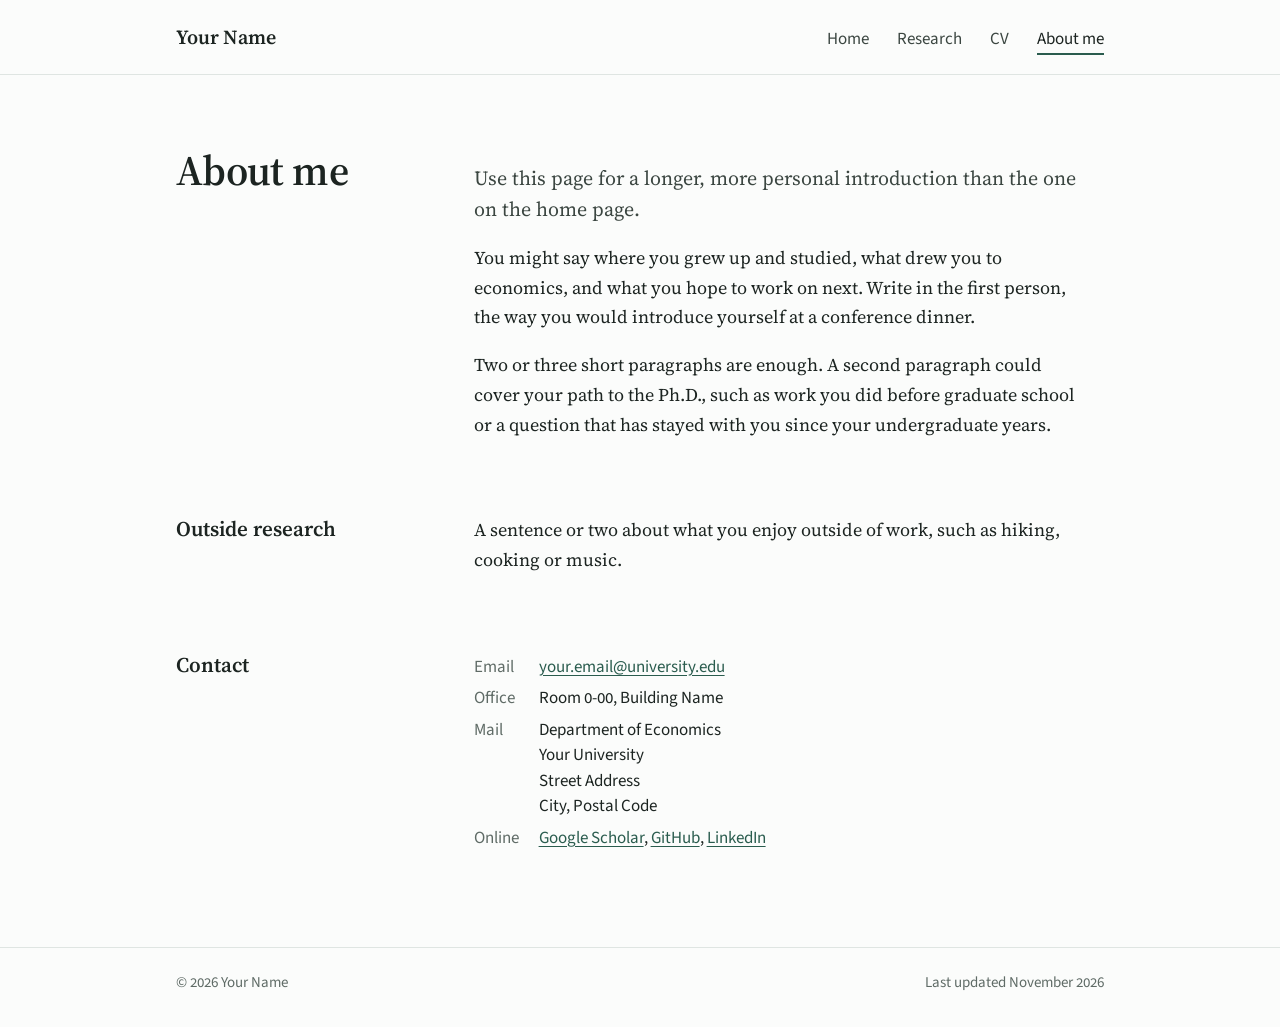
==== about.html @ da5c61ce "Add files via upload" ====
<!doctype html>
<html lang="en">
<head>
  <meta charset="utf-8">
  <meta name="viewport" content="width=device-width, initial-scale=1">
  <title>About me | Your Name</title>
  <meta name="description" content="About Your Name: background, interests and contact details.">
  <link rel="preconnect" href="https://fonts.googleapis.com">
  <link rel="preconnect" href="https://fonts.gstatic.com" crossorigin>
  <link rel="stylesheet" href="https://fonts.googleapis.com/css2?family=Source+Sans+3:wght@400..600&family=Source+Serif+4:ital,opsz,wght@0,8..60,400..700;1,8..60,400..700&display=swap">
  <link rel="stylesheet" href="style.css">
</head>
<body>
  <a class="skip-link" href="#main">Skip to content</a>

  <header class="site-header">
    <div class="wrap">
      <a class="site-name" href="index.html">Your Name</a>
      <nav aria-label="Main">
        <ul class="nav-list">
          <li><a href="index.html">Home</a></li>
          <li><a href="research.html">Research</a></li>
          <li><a href="cv.html">CV</a></li>
          <li><a href="about.html" aria-current="page">About me</a></li>
        </ul>
      </nav>
    </div>
  </header>

  <main id="main" class="wrap">

    <div class="row page-head">
      <h1 class="row-label page-title">About me</h1>
      <div class="row-body prose">
        <p class="lead">Use this page for a longer, more personal introduction than the one on the home page.</p>
        <p>You might say where you grew up and studied, what drew you to economics, and what you hope to work on next. Write in the first person, the way you would introduce yourself at a conference dinner.</p>
        <p>Two or three short paragraphs are enough. A second paragraph could cover your path to the Ph.D., such as work you did before graduate school or a question that has stayed with you since your undergraduate years.</p>
      </div>
    </div>

    <!-- Optional. Delete this whole <section> if you prefer not to include it. -->
    <section class="row" aria-labelledby="outside">
      <h2 id="outside" class="row-label">Outside research</h2>
      <div class="row-body prose">
        <p>A sentence or two about what you enjoy outside of work, such as hiking, cooking or music.</p>
      </div>
    </section>

    <section class="row" aria-labelledby="contact">
      <h2 id="contact" class="row-label">Contact</h2>
      <div class="row-body">
        <dl class="facts">
          <div>
            <dt>Email</dt>
            <dd><a href="mailto:your.email@university.edu">your.email@university.edu</a></dd>
          </div>
          <div>
            <dt>Office</dt>
            <dd>Room 0-00, Building Name</dd>
          </div>
          <div>
            <dt>Mail</dt>
            <dd>Department of Economics<br>Your University<br>Street Address<br>City, Postal Code</dd>
          </div>
          <div>
            <dt>Online</dt>
            <dd><a href="https://scholar.google.com/">Google Scholar</a>, <a href="https://github.com/">GitHub</a>, <a href="https://www.linkedin.com/">LinkedIn</a></dd>
          </div>
        </dl>
      </div>
    </section>

  </main>

  <footer class="site-footer">
    <div class="wrap">
      <p>© 2026 Your Name</p>
      <p>Last updated November 2026</p>
    </div>
  </footer>
</body>
</html>
---- style.css ----
/* ==========================================================================
   style.css: shared styles for every page of the site

   To change the look, edit the tokens in :root below. Colors come first,
   then fonts and sizes. Every other rule reads from these tokens, so one
   change here updates the whole site. The two dark blocks underneath set
   the colors used when a visitor's device is in dark mode.

   Layout: one two-column grid on every page. The narrow left column holds
   the portrait, the page title and the section names; the wide right
   column holds the text. On phones it becomes a single column.
   ========================================================================== */

:root {
  /* Colors */
  --paper: #fbfcfb;          /* page background */
  --ink: #1c2421;            /* main text */
  --ink-soft: #3b4641;       /* secondary text */
  --muted: #5f6b66;          /* dates, coauthors, small print */
  --rule: #dfe5e2;           /* thin dividing lines */
  --accent: #2a5c4e;         /* links and buttons (deep green) */
  --accent-hover: #1b4136;   /* links and buttons on hover */
  --panel: #edf3f0;          /* background of the job market paper box */
  --on-accent: #ffffff;      /* text on a button */

  /* Fonts */
  --serif: "Source Serif 4", "Iowan Old Style", Georgia, "Times New Roman", serif;
  --sans: "Source Sans 3", "Segoe UI", "Helvetica Neue", Arial, sans-serif;

  /* Sizes */
  --site-width: 58rem;                        /* widest the content gets */
  --label-col: clamp(11rem, 24vw, 15rem);     /* left column */
  --col-gap: clamp(1.5rem, 4.5vw, 3.75rem);   /* space between the columns */
  --measure: 38rem;                           /* longest line of text */
  --gutter: clamp(1rem, 4vw, 2.5rem);         /* space at the screen edges */

  color-scheme: light;
}

@media (prefers-color-scheme: dark) {
  :root:not([data-theme="light"]) {
    --paper: #121816;
    --ink: #e3e9e6;
    --ink-soft: #c4cdc9;
    --muted: #97a39e;
    --rule: #29332f;
    --accent: #8ec4ad;
    --accent-hover: #b5dccb;
    --panel: #1a2421;
    --on-accent: #0f1513;
    color-scheme: dark;
  }
}

:root[data-theme="dark"] {
  --paper: #121816;
  --ink: #e3e9e6;
  --ink-soft: #c4cdc9;
  --muted: #97a39e;
  --rule: #29332f;
  --accent: #8ec4ad;
  --accent-hover: #b5dccb;
  --panel: #1a2421;
  --on-accent: #0f1513;
  color-scheme: dark;
}

/* ---------- Base ---------- */

*,
*::before,
*::after {
  box-sizing: border-box;
}

html {
  -webkit-text-size-adjust: 100%;
  text-size-adjust: 100%;
}

body {
  margin: 0;
  min-height: 100vh;
  display: flex;
  flex-direction: column;
  background: var(--paper);
  color: var(--ink);
  font-family: var(--serif);
  font-size: 1.125rem;
  line-height: 1.65;
  font-variant-numeric: oldstyle-nums;
  -webkit-font-smoothing: antialiased;
  -moz-osx-font-smoothing: grayscale;
}

img {
  display: block;
  max-width: 100%;
  height: auto;
}

h1,
h2,
h3 {
  margin: 0;
  font-weight: 600;
  line-height: 1.2;
  text-wrap: balance;
}

p,
ul,
dl {
  margin: 0;
}

p {
  text-wrap: pretty;
}

a {
  color: var(--accent);
  text-decoration-thickness: 1px;
  text-underline-offset: 0.18em;
}

a:hover {
  color: var(--accent-hover);
  text-decoration-thickness: 2px;
}

:focus-visible {
  outline: 2px solid var(--accent);
  outline-offset: 3px;
  border-radius: 2px;
}

.skip-link {
  position: absolute;
  top: 0.75rem;
  left: max(1rem, env(safe-area-inset-left, 0px));
  z-index: 10;
  padding: 0.5rem 0.875rem;
  border-radius: 4px;
  background: var(--ink);
  color: var(--paper);
  font-family: var(--sans);
  font-size: 1rem;
  text-decoration: none;
  transform: translateY(-250%);
}

.skip-link:focus,
.skip-link:hover {
  color: var(--paper);
  transform: none;
}

/* ---------- Page frame: header, main, footer ---------- */

.wrap {
  width: 100%;
  max-width: calc(var(--site-width) + 2 * var(--gutter));
  margin-inline: auto;
  padding-left: max(var(--gutter), env(safe-area-inset-left, 0px));
  padding-right: max(var(--gutter), env(safe-area-inset-right, 0px));
}

.site-header {
  border-bottom: 1px solid var(--rule);
}

.site-header .wrap {
  display: flex;
  flex-wrap: wrap;
  align-items: baseline;
  justify-content: space-between;
  gap: 0.5rem 2rem;
  padding-block: 1.5rem 1.25rem;
}

.site-name {
  font-size: 1.25rem;
  font-weight: 600;
  line-height: 1.3;
  color: var(--ink);
  text-decoration: none;
}

.site-name:hover {
  color: var(--accent);
}

.nav-list {
  display: flex;
  flex-wrap: wrap;
  gap: 0.25rem 1.75rem;
  padding: 0;
  list-style: none;
  font-family: var(--sans);
  font-size: 1.0625rem;
  line-height: 1.3;
}

.nav-list a {
  display: inline-block;
  padding-block: 0.25rem;
  color: var(--ink-soft);
  text-decoration: none;
}

.nav-list a:hover {
  color: var(--ink);
}

.nav-list a[aria-current="page"] {
  color: var(--ink);
  text-decoration-line: underline;
  text-decoration-color: var(--accent);
  text-decoration-thickness: 2px;
  text-underline-offset: 0.5em;
}

main {
  flex: 1 0 auto;
  padding-block: clamp(2.5rem, 7vw, 4.5rem) clamp(3.5rem, 9vw, 6rem);
}

.site-footer {
  border-top: 1px solid var(--rule);
}

.site-footer .wrap {
  display: flex;
  flex-wrap: wrap;
  justify-content: space-between;
  gap: 0.25rem 2rem;
  padding-block: 1.5rem 2rem;
  font-family: var(--sans);
  font-size: 0.9375rem;
  line-height: 1.5;
  color: var(--muted);
}

/* ---------- Two-column rows (used on every page) ---------- */

.row {
  display: grid;
  grid-template-columns: var(--label-col) minmax(0, 1fr);
  column-gap: var(--col-gap);
  align-items: baseline;
}

.row + .row {
  margin-top: clamp(3rem, 8vw, 4.75rem);
}

.row-label {
  font-size: 1.3125rem;
  line-height: 1.3;
}

.page-title {
  font-size: clamp(2.125rem, 1.6rem + 1.6vw, 2.625rem);
  line-height: 1.1;
  letter-spacing: -0.015em;
}

.row-body {
  min-width: 0;
  max-width: var(--measure);
}

.prose > * + * {
  margin-top: 1.125rem;
}

.lead {
  font-size: 1.25rem;
  line-height: 1.55;
  color: var(--ink-soft);
}

/* ---------- Home: introduction ---------- */

.hero {
  align-items: start;
}

.portrait {
  width: 100%;
  aspect-ratio: 4 / 5;
  object-fit: cover;
  object-position: 50% 30%;
  border-radius: 3px;
  background: var(--panel);
}

.hero-name {
  font-size: clamp(2.5rem, 1.5rem + 3.6vw, 3.75rem);
  line-height: 1.04;
  letter-spacing: -0.02em;
}

.hero-text > * + * {
  margin-top: 1.25rem;
}

.hero-text > .hero-role {
  margin-top: 0.75rem;
}

.hero-text > .hero-intro,
.hero-text > .links {
  margin-top: 1.75rem;
}

.hero-role {
  font-family: var(--sans);
  font-size: 1.1875rem;
  line-height: 1.4;
  color: var(--muted);
}

.hero-market {
  font-style: italic;
  color: var(--ink-soft);
}

/* Label and value pairs: fields, email, contact details */
.facts {
  display: grid;
  grid-template-columns: max-content minmax(0, 1fr);
  gap: 0.375rem 1.25rem;
  font-family: var(--sans);
  font-size: 1.0625rem;
  line-height: 1.5;
}

.facts > div {
  display: contents;
}

.facts dt {
  color: var(--muted);
}

.facts dd {
  margin: 0;
  min-width: 0;
  overflow-wrap: anywhere;
}

/* A row of links: CV, papers, profiles */
.links {
  display: flex;
  flex-wrap: wrap;
  gap: 0.5rem 1.5rem;
  padding: 0;
  list-style: none;
  font-family: var(--sans);
  font-size: 1.0625rem;
  font-weight: 600;
  line-height: 1.4;
}

.links a {
  text-decoration: none;
}

.links a:hover {
  text-decoration-line: underline;
  text-decoration-thickness: 1px;
}

.links--small {
  gap: 0.375rem 1.25rem;
  font-size: 1rem;
}

/* ---------- Papers ---------- */

.panel {
  padding: clamp(1.25rem, 3.5vw, 2rem);
  border-radius: 6px;
  background: var(--panel);
}

.paper > * + * {
  margin-top: 0.375rem;
}

.paper > .paper-abstract,
.paper > .abstract,
.paper > .links {
  margin-top: 0.875rem;
}

.paper-title {
  font-size: 1.3125rem;
  line-height: 1.3;
}

.panel .paper-title {
  font-size: 1.5rem;
  line-height: 1.25;
}

.paper-title a {
  color: var(--ink);
  text-decoration-color: color-mix(in srgb, var(--accent) 40%, transparent);
  text-decoration-thickness: 1px;
  text-underline-offset: 0.2em;
}

.paper-title a:hover {
  color: var(--accent);
  text-decoration-color: currentColor;
}

.paper-meta {
  font-family: var(--sans);
  font-size: 1.0625rem;
  line-height: 1.45;
  color: var(--muted);
}

.paper-status {
  font-size: 1.0625rem;
  line-height: 1.5;
  color: var(--ink-soft);
}

.paper-list > .paper + .paper {
  margin-top: 1.75rem;
  padding-top: 1.75rem;
  border-top: 1px solid var(--rule);
}

/* "Abstract" toggle under each working paper */
.abstract > summary {
  display: inline-block;
  cursor: pointer;
  list-style: none;
  font-family: var(--sans);
  font-size: 1rem;
  font-weight: 600;
  line-height: 1.4;
  color: var(--accent);
}

.abstract > summary::-webkit-details-marker {
  display: none;
}

.abstract > summary::before {
  content: "";
  display: inline-block;
  width: 0.42em;
  height: 0.42em;
  margin-right: 0.6em;
  border-right: 2px solid currentColor;
  border-bottom: 2px solid currentColor;
  vertical-align: 0.12em;
  transform: translateY(0) rotate(-45deg);
  transition: transform 160ms ease;
}

.abstract[open] > summary::before {
  transform: translateY(-0.1em) rotate(45deg);
}

.abstract > summary:hover {
  color: var(--accent-hover);
}

.abstract > p {
  margin-top: 0.625rem;
}

.wip-list {
  display: flex;
  flex-direction: column;
  gap: 1.125rem;
  padding: 0;
  list-style: none;
}

.wip-title {
  font-weight: 600;
  line-height: 1.4;
}

/* ---------- Home: references ---------- */

.refs {
  display: flex;
  flex-direction: column;
  gap: 1.375rem;
  padding: 0;
  list-style: none;
}

.ref-name {
  font-weight: 600;
  line-height: 1.4;
}

.ref-role {
  font-weight: 400;
  color: var(--muted);
}

.ref-detail {
  font-family: var(--sans);
  font-size: 1.0625rem;
  line-height: 1.5;
  color: var(--muted);
  overflow-wrap: anywhere;
}

/* ---------- CV ---------- */

.cv-actions {
  display: flex;
  flex-wrap: wrap;
  align-items: center;
  gap: 0.75rem 1.25rem;
}

.prose > .cv-actions {
  margin-top: 1.5rem;
}

.button {
  display: inline-block;
  padding: 0.625rem 1.125rem;
  border-radius: 5px;
  background: var(--accent);
  color: var(--on-accent);
  font-family: var(--sans);
  font-size: 1.0625rem;
  font-weight: 600;
  line-height: 1.3;
  text-decoration: none;
}

.button:hover {
  background: var(--accent-hover);
  color: var(--on-accent);
}

.cv-updated {
  font-family: var(--sans);
  font-size: 1rem;
  color: var(--muted);
}

.subhead {
  margin-bottom: 0.875rem;
  font-family: var(--sans);
  font-size: 1.0625rem;
  font-weight: 600;
  line-height: 1.4;
  color: var(--ink-soft);
}

.cv-list + .subhead {
  margin-top: 2.25rem;
}

.cv-item {
  display: grid;
  grid-template-columns: 8.5rem minmax(0, 1fr);
  column-gap: 1.5rem;
  align-items: baseline;
  padding-block: 0.875rem;
  border-top: 1px solid var(--rule);
}

.cv-item:first-child {
  padding-top: 0;
  border-top: 0;
}

.cv-item:last-child {
  padding-bottom: 0;
}

.cv-item dt {
  font-family: var(--sans);
  font-size: 1rem;
  color: var(--muted);
  font-variant-numeric: lining-nums tabular-nums;
}

.cv-item dd {
  margin: 0;
  min-width: 0;
}

.cv-title {
  font-weight: 600;
}

.cv-note {
  display: block;
  margin-top: 0.125rem;
  font-family: var(--sans);
  font-size: 1rem;
  line-height: 1.5;
  color: var(--muted);
}

/* ---------- Small screens ---------- */

@media (max-width: 44rem) {
  body {
    font-size: 1.0625rem;
  }

  .row {
    grid-template-columns: minmax(0, 1fr);
    row-gap: 1.125rem;
  }

  .row + .row {
    margin-top: 3rem;
  }

  .hero {
    row-gap: 1.75rem;
  }

  .portrait {
    width: min(13rem, 62%);
  }
}

@media (max-width: 34rem) {
  .nav-list {
    gap: 0.25rem 1.25rem;
    font-size: 1rem;
  }

  .cv-item {
    grid-template-columns: minmax(0, 1fr);
    row-gap: 0.125rem;
  }
}

@media (prefers-reduced-motion: reduce) {
  *,
  *::before,
  *::after {
    transition-duration: 0.01ms !important;
  }
}
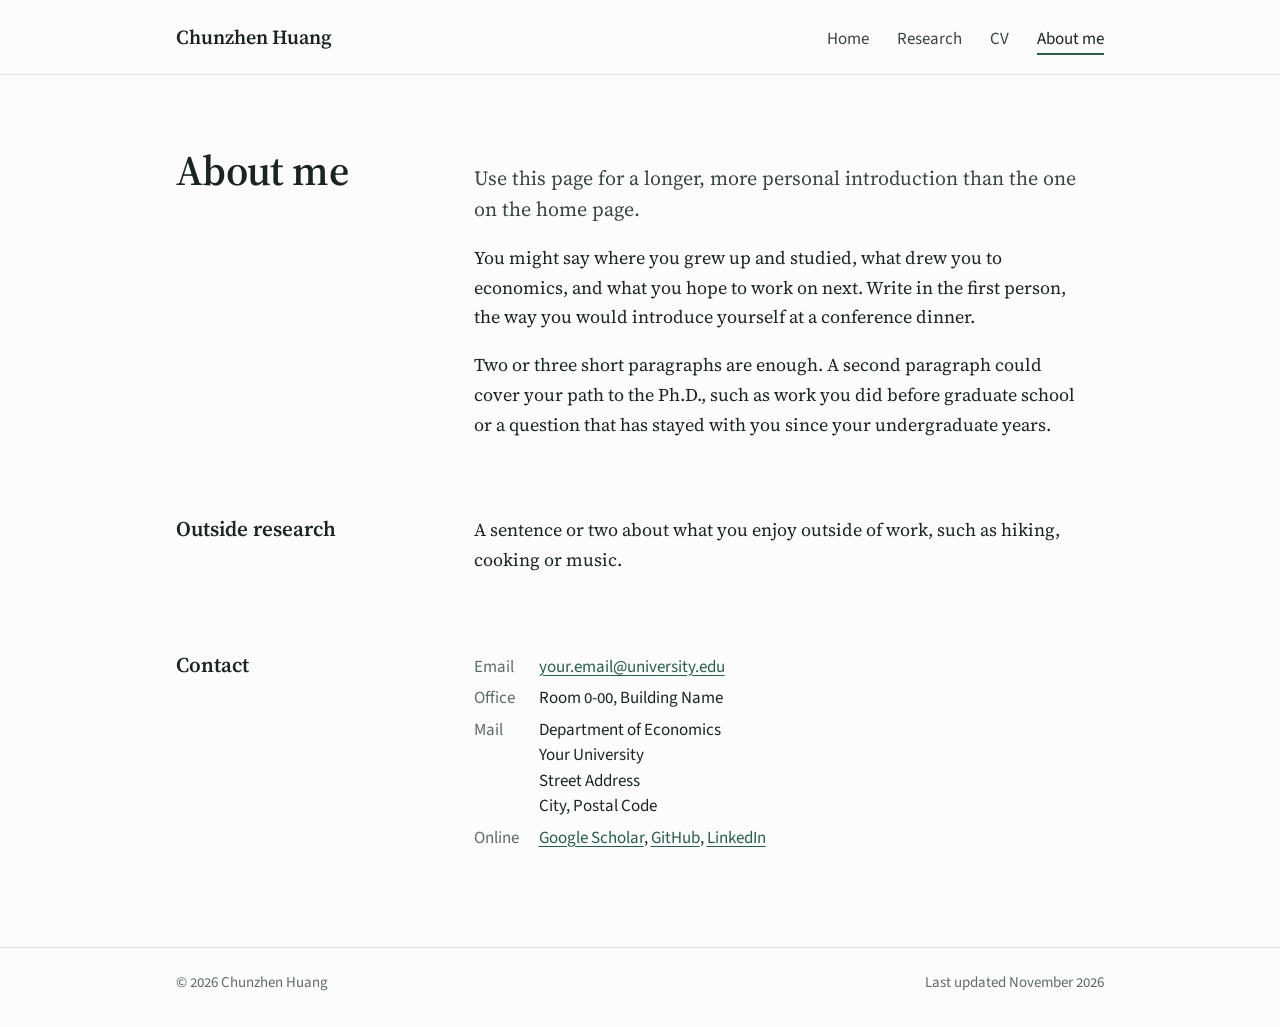
==== commit adf96356: "Update personal information in about.html" ====
--- a/about.html
+++ b/about.html
@@ -3,7 +3,7 @@
 <head>
   <meta charset="utf-8">
   <meta name="viewport" content="width=device-width, initial-scale=1">
-  <title>About me | Your Name</title>
+  <title>About me | Chunzhen Huang</title>
   <meta name="description" content="About Your Name: background, interests and contact details.">
   <link rel="preconnect" href="https://fonts.googleapis.com">
   <link rel="preconnect" href="https://fonts.gstatic.com" crossorigin>
@@ -15,7 +15,7 @@
 
   <header class="site-header">
     <div class="wrap">
-      <a class="site-name" href="index.html">Your Name</a>
+      <a class="site-name" href="index.html">Chunzhen Huang</a>
       <nav aria-label="Main">
         <ul class="nav-list">
           <li><a href="index.html">Home</a></li>
@@ -74,7 +74,7 @@
 
   <footer class="site-footer">
     <div class="wrap">
-      <p>© 2026 Your Name</p>
+      <p>© 2026 Chunzhen Huang</p>
       <p>Last updated November 2026</p>
     </div>
   </footer>
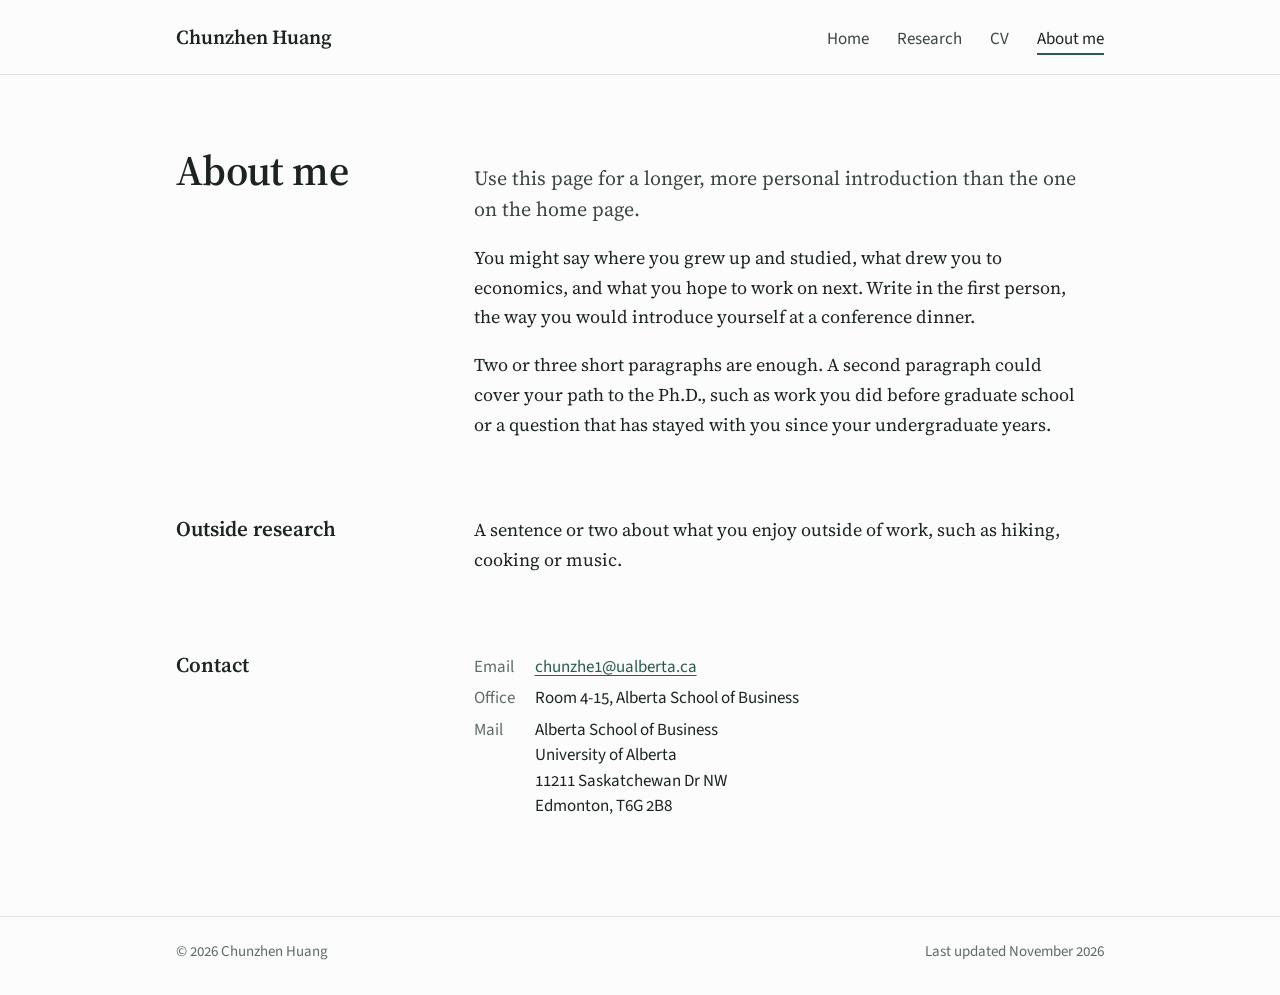
==== commit d858547e: "Update contact information in about.html" ====
--- a/about.html
+++ b/about.html
@@ -52,20 +52,20 @@
         <dl class="facts">
           <div>
             <dt>Email</dt>
-            <dd><a href="mailto:your.email@university.edu">your.email@university.edu</a></dd>
+            <dd><a href="mailto:your.email@university.edu">chunzhe1@ualberta.ca</a></dd>
           </div>
           <div>
             <dt>Office</dt>
-            <dd>Room 0-00, Building Name</dd>
+            <dd>Room 4-15, Alberta School of Business</dd>
           </div>
           <div>
             <dt>Mail</dt>
-            <dd>Department of Economics<br>Your University<br>Street Address<br>City, Postal Code</dd>
+            <dd>Alberta School of Business<br>University of Alberta<br>11211 Saskatchewan Dr NW<br>Edmonton, T6G 2B8</dd>
           </div>
-          <div>
+          <!--<div>
             <dt>Online</dt>
             <dd><a href="https://scholar.google.com/">Google Scholar</a>, <a href="https://github.com/">GitHub</a>, <a href="https://www.linkedin.com/">LinkedIn</a></dd>
-          </div>
+          </div>-->
         </dl>
       </div>
     </section>
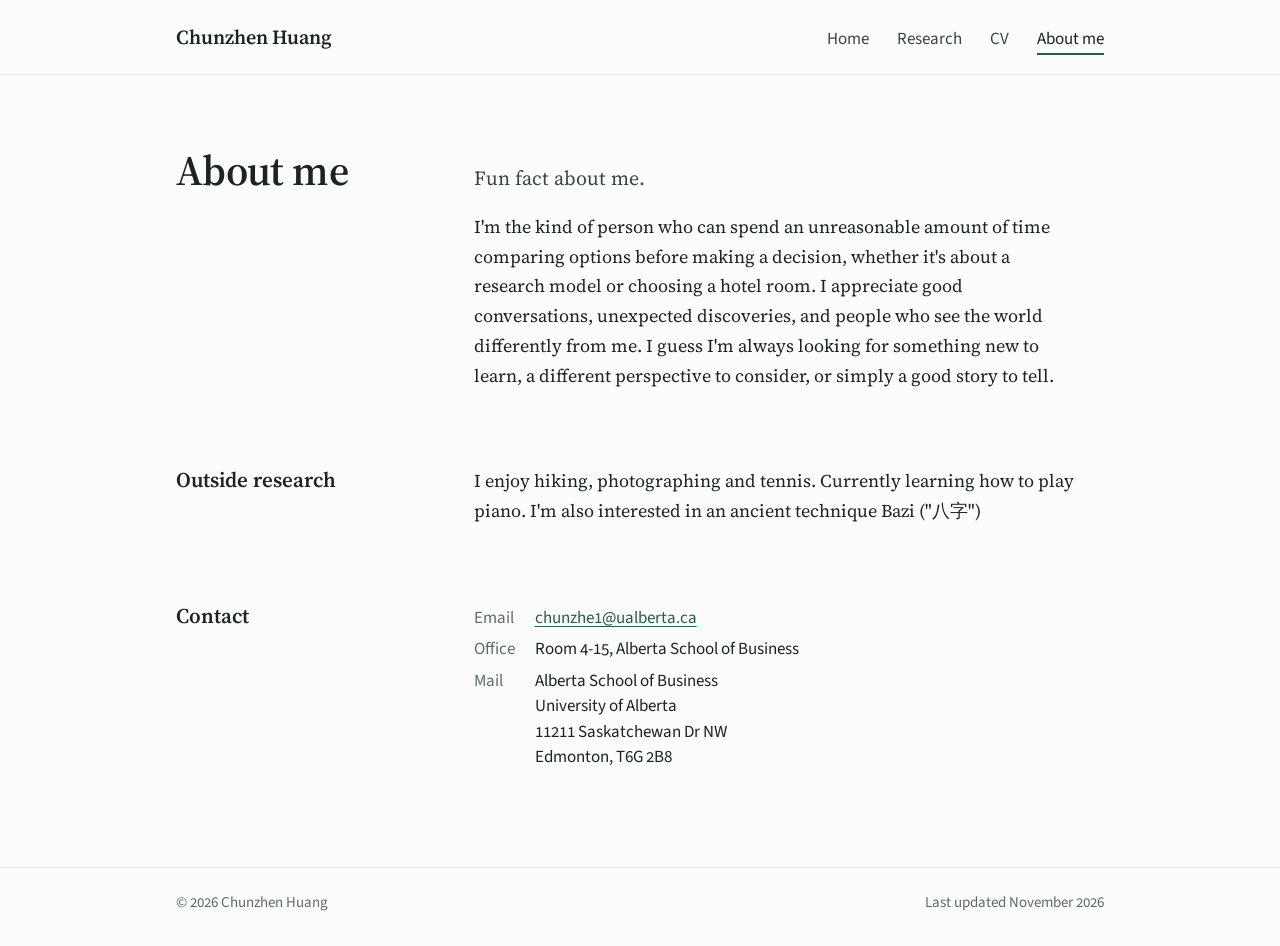
==== commit c368846a: "Revise About page content for personal introduction Updated personal introduction and interests on t" ====
--- a/about.html
+++ b/about.html
@@ -32,9 +32,8 @@
     <div class="row page-head">
       <h1 class="row-label page-title">About me</h1>
       <div class="row-body prose">
-        <p class="lead">Use this page for a longer, more personal introduction than the one on the home page.</p>
-        <p>You might say where you grew up and studied, what drew you to economics, and what you hope to work on next. Write in the first person, the way you would introduce yourself at a conference dinner.</p>
-        <p>Two or three short paragraphs are enough. A second paragraph could cover your path to the Ph.D., such as work you did before graduate school or a question that has stayed with you since your undergraduate years.</p>
+        <p class="lead">Fun fact about me.</p>
+        <p>I'm the kind of person who can spend an unreasonable amount of time comparing options before making a decision, whether it's about a research model or choosing a hotel room. I appreciate good conversations, unexpected discoveries, and people who see the world differently from me. I guess I'm always looking for something new to learn, a different perspective to consider, or simply a good story to tell.</p>
       </div>
     </div>
 
@@ -42,7 +41,7 @@
     <section class="row" aria-labelledby="outside">
       <h2 id="outside" class="row-label">Outside research</h2>
       <div class="row-body prose">
-        <p>A sentence or two about what you enjoy outside of work, such as hiking, cooking or music.</p>
+        <p>I enjoy hiking, photographing and tennis. Currently learning how to play piano. I'm also interested in an ancient technique Bazi ("八字")</p>
       </div>
     </section>
 
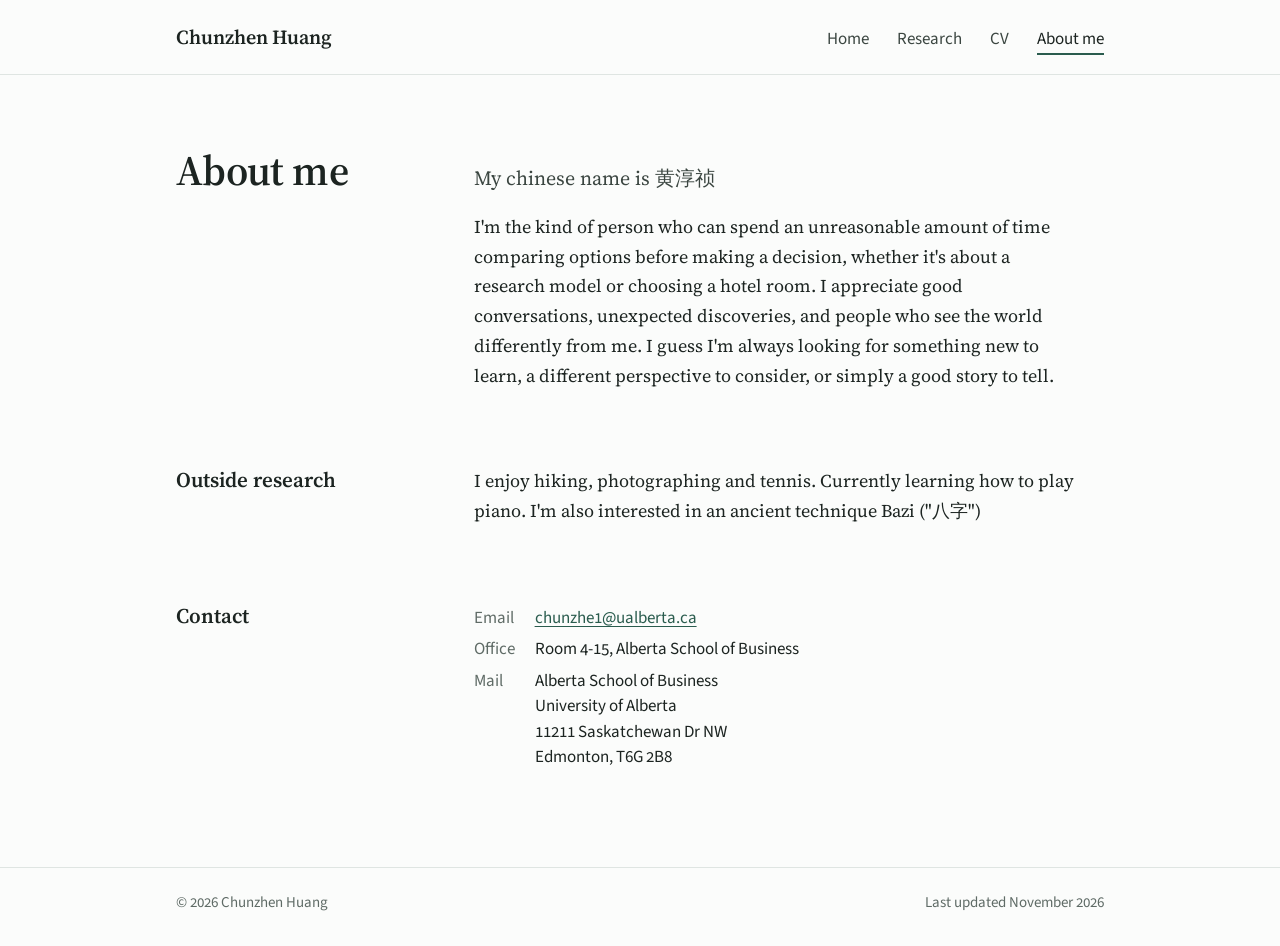
==== commit df584f4e: "Update fun fact in about.html" ====
--- a/about.html
+++ b/about.html
@@ -32,7 +32,7 @@
     <div class="row page-head">
       <h1 class="row-label page-title">About me</h1>
       <div class="row-body prose">
-        <p class="lead">Fun fact about me.</p>
+        <p class="lead">My chinese name is 黄淳祯</p>
         <p>I'm the kind of person who can spend an unreasonable amount of time comparing options before making a decision, whether it's about a research model or choosing a hotel room. I appreciate good conversations, unexpected discoveries, and people who see the world differently from me. I guess I'm always looking for something new to learn, a different perspective to consider, or simply a good story to tell.</p>
       </div>
     </div>
